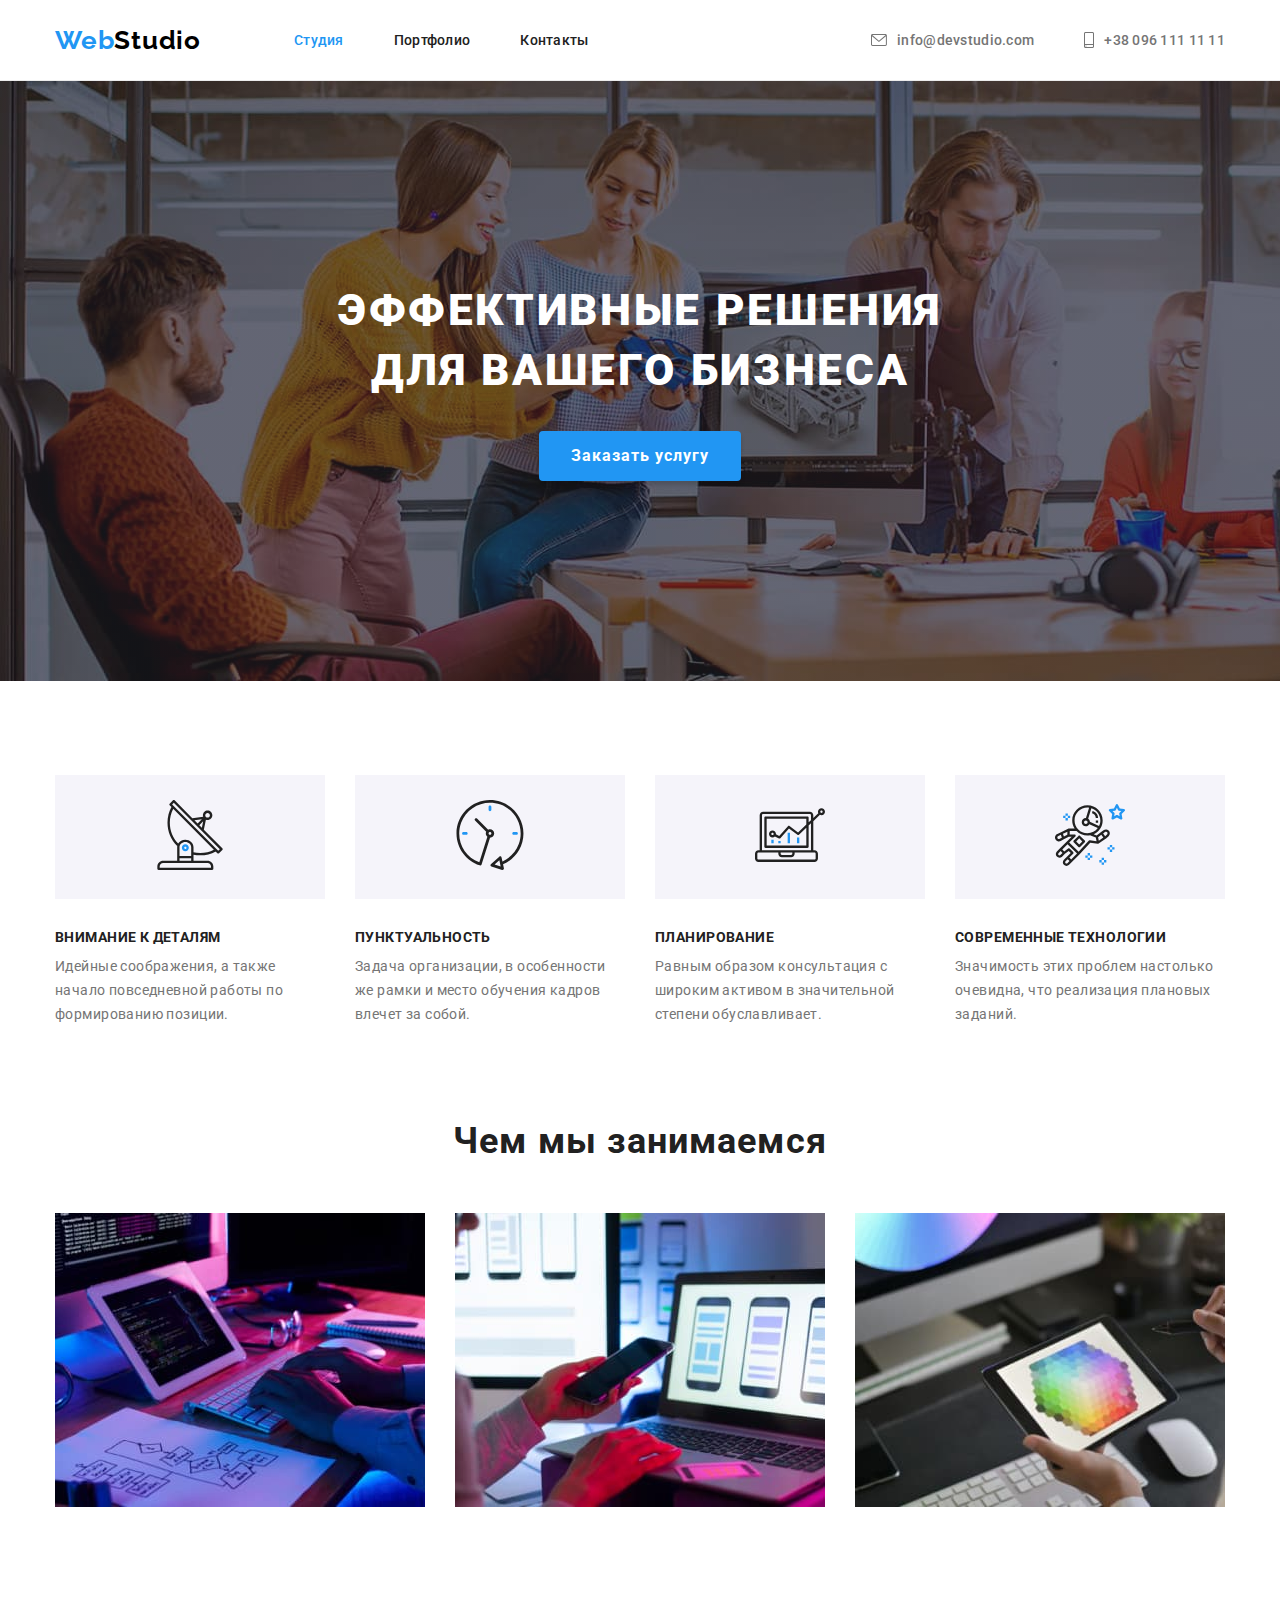
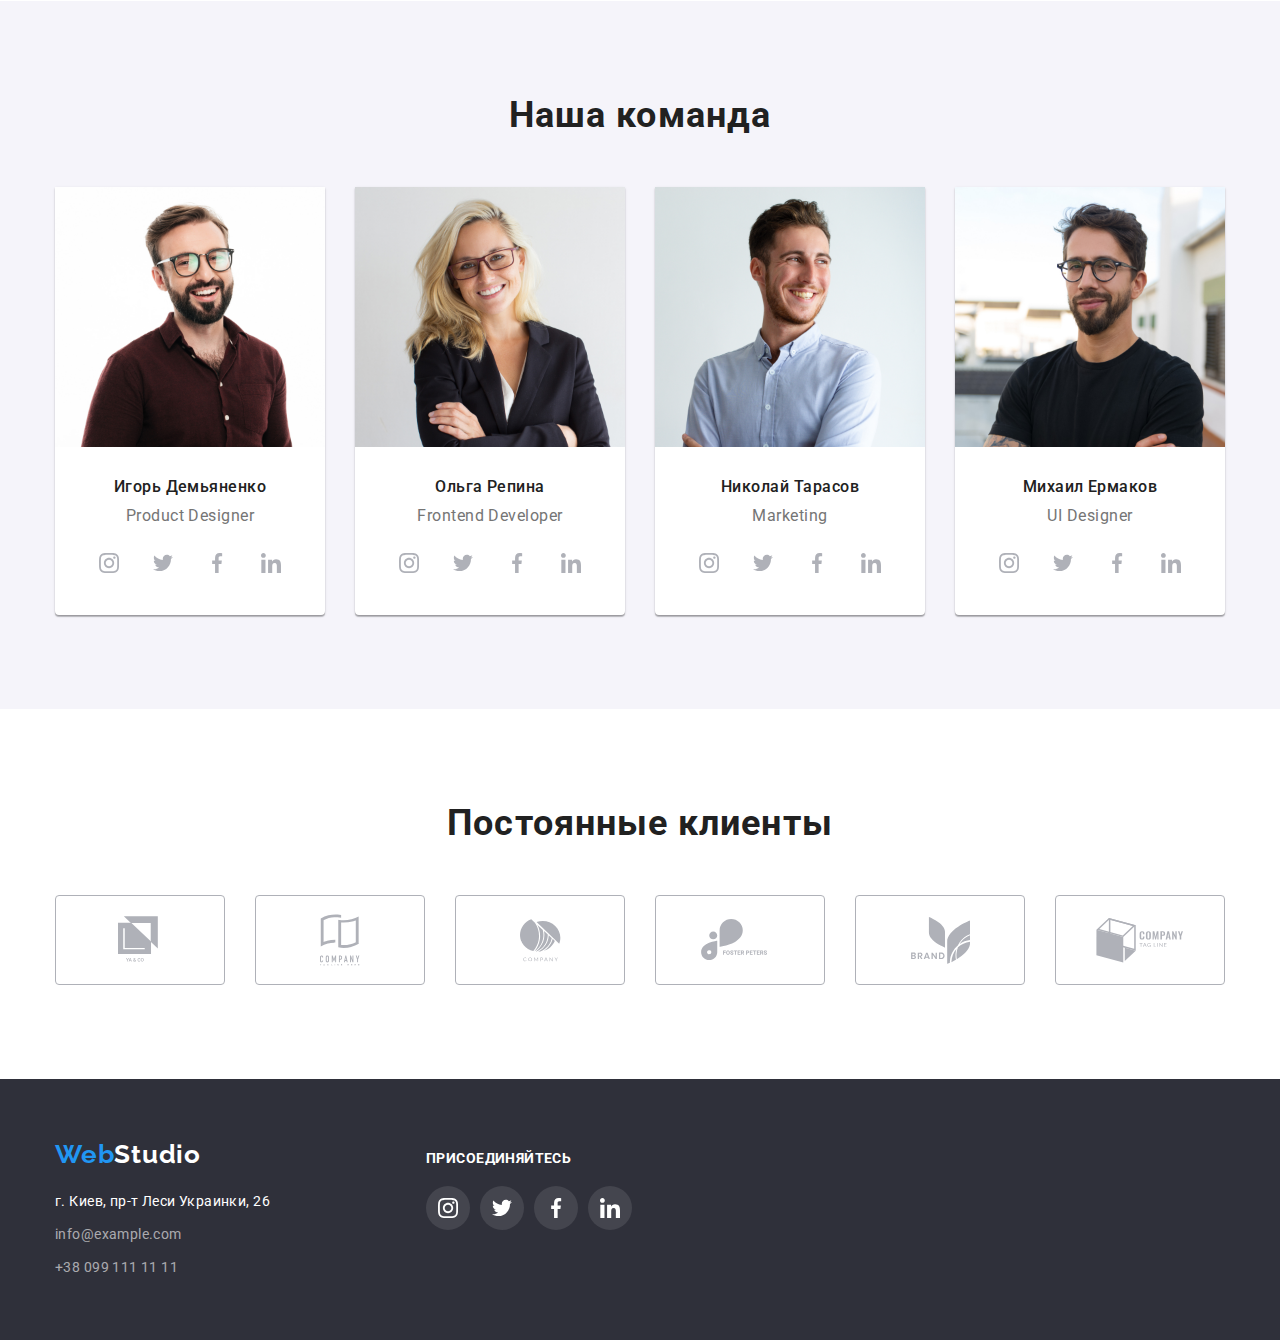
==== index.html @ 88329f33 "клонрует предыдущую работу" ====
<!DOCTYPE html>
<html lang="ru">
  <head>
    <meta charset="UTF-8" />
    <meta name="viewport" content="width=device-width, initial-scale=1.0" />
    <title>WebStudio</title>
    <link rel="preconnect" href="https://fonts.gstatic.com" />
    <link
      rel="stylesheet"
      href="https://cdnjs.cloudflare.com/ajax/libs/modern-normalize/1.0.0/modern-normalize.min.css"
    />
    <link
      href="https://fonts.googleapis.com/css2?family=Raleway:wght@700&family=Roboto:wght@400;500;700;900&display=swap"
      rel="stylesheet"
    />
    <link rel="stylesheet" href="./css/styles.css" />
  </head>
  <body>
    <header class="header">
      <div class="container">
        <nav class="header-nav">
          <a
            class="link logo logo-header"
            href="index.html"
            aria-label="логотип сайта"
            ><span class="logo-accent">Web</span>Studio
          </a>
          <ul class="list header-nav-list">
            <li class="header-nav-item">
              <a class="link header-nav-link current" href="index.html"
                >Студия</a
              >
            </li>
            <li class="header-nav-item">
              <a class="link header-nav-link" href="portfolio.html"
                >Портфолио</a
              >
            </li>
            <li class="header-nav-item">
              <a class="link header-nav-link" href="#">Контакты</a>
            </li>
          </ul>
        </nav>
        <address class="header-address-wrapper">
          <a class="link header-address" href="mailto:info@devstudio.com">
            <svg class="header-icon" width="16" height="12">
              <use href="./images/sprite.svg#icon-envelope"></use>
            </svg>
            info@devstudio.com
          </a>
          <a class="link header-address" href="tel:+380961111111">
            <svg class="header-icon" width="10" height="16">
              <use href="./images/sprite.svg#icon-smartphone"></use>
            </svg>
            +38 096 111 11 11</a
          >
        </address>
      </div>
    </header>

    <main>
      <section class="hero">
        <h1 class="hero-title">Эффективные решения для вашего бизнеса</h1>
        <button class="hero-btn" type="button">Заказать услугу</button>
      </section>

      <section class="benefits">
        <div class="container">
          <!--скрытый заголовок секции-->
          <h2 class="visually-hidden">Преимущества компании</h2>

          <ul class="list benefits-list">
            <li class="benefits-item">
              <div class="benefits-icon">
                <svg width="70" height="70">
                  <use href="./images/sprite.svg#icon-antenna"></use>
                </svg>
              </div>
              <h3 class="benefits-title">Внимание к деталям</h3>
              <p class="benefits-text">
                Идейные соображения, а также начало повседневной работы по
                формированию позиции.
              </p>
            </li>
            <li class="benefits-item">
              <div class="benefits-icon">
                <svg width="70" height="70">
                  <use href="./images/sprite.svg#icon-clock"></use>
                </svg>
              </div>
              <h3 class="benefits-title">Пунктуальность</h3>
              <p class="benefits-text">
                Задача организации, в особенности же рамки и место обучения
                кадров влечет за собой.
              </p>
            </li>
            <li class="benefits-item">
              <div class="benefits-icon">
                <svg width="70" height="70">
                  <use href="./images/sprite.svg#icon-diagram"></use>
                </svg>
              </div>
              <h3 class="benefits-title">Планирование</h3>
              <p class="benefits-text">
                Равным образом консультация с широким активом в значительной
                степени обуславливает.
              </p>
            </li>
            <li class="benefits-item">
              <div class="benefits-icon">
                <svg width="70" height="70">
                  <use href="./images/sprite.svg#icon-astronaut"></use>
                </svg>
              </div>
              <h3 class="benefits-title">Современные технологии</h3>
              <p class="benefits-text">
                Значимость этих проблем настолько очевидна, что реализация
                плановых заданий.
              </p>
            </li>
          </ul>
        </div>
      </section>
      <section class="services">
        <div class="container">
          <h2 class="section-title">Чем мы занимаемся</h2>
          <ul class="list list-services">
            <li>
              <img
                src="./images/about/about-img-1.jpg"
                alt="рабочий процесс"
                width="370"
                height="294"
              />
            </li>

            <li>
              <img
                src="./images/about/about-img-2.jpg"
                alt="рабочий процесс"
                width="370"
                height="294"
              />
            </li>
            <li>
              <img
                src="./images/about/about-img-3.jpg"
                alt="рабочий процесс"
                width="370"
                height="294"
              />
            </li>
          </ul>
        </div>
      </section>
      <section class="team">
        <div class="container">
          <h2 class="section-title">Наша команда</h2>
          <ul class="list team-list">
            <li class="team-item">
              <img
                class="team-img"
                src="./images/team/member-img-1.jpg"
                alt="сотрудник компании"
                width="270"
                height="260"
              />
              <h3 class="team-title">Игорь Демьяненко</h3>
              <p class="team-text" lang="en">Product Designer</p>
              <ul class="list team-social-list">
                <li class="team-social-item">
                  <a
                    class="team-social-list-link"
                    href=""
                    aria-label="instagram"
                  >
                    <span class="visually-hidden">instagram</span>
                    <svg class="icon-team" width="20" height="" 20>
                      <use href="./images/sprite.svg#icon-instagram"></use>
                    </svg>
                  </a>
                </li>
                <li class="team-social-item">
                  <a class="team-social-list-link" href="" aria-label="twitter">
                    <span class="visually-hidden">twitter</span>
                    <svg class="icon-team" width="20" height="" 20>
                      <use href="./images/sprite.svg#icon-twitter"></use>
                    </svg>
                  </a>
                </li>
                <li class="team-social-item">
                  <a
                    class="team-social-list-link"
                    href=""
                    aria-label="facebook"
                  >
                    <span class="visually-hidden">facebook</span>
                    <svg class="icon-team" width="20" height="" 20>
                      <use href="./images/sprite.svg#icon-facebook"></use>
                    </svg>
                  </a>
                </li>
                <li class="team-social-item">
                  <a
                    class="team-social-list-link"
                    href=""
                    aria-label="linkedin"
                  >
                    <span class="visually-hidden">linkedin</span>
                    <svg class="icon-team" width="20" height="" 20>
                      <use href="./images/sprite.svg#icon-linkedin"></use>
                    </svg>
                  </a>
                </li>
              </ul>
            </li>
            <li class="team-item">
              <img
                class="team-img"
                src="./images/team/member-img-2.jpg"
                alt="сотрудник компании"
                width="270"
                height="260"
              />
              <h3 class="team-title">Ольга Репина</h3>
              <p class="team-text" lang="en">Frontend Developer</p>
              <ul class="list team-social-list">
                <li class="team-social-item">
                  <a
                    class="team-social-list-link"
                    href=""
                    aria-label="instagram"
                  >
                    <span class="visually-hidden">instagram</span>
                    <svg class="icon-team" width="20" height="" 20>
                      <use href="./images/sprite.svg#icon-instagram"></use>
                    </svg>
                  </a>
                </li>
                <li class="team-social-item">
                  <a class="team-social-list-link" href="" aria-label="twitter">
                    <span class="visually-hidden">twitter</span>
                    <svg class="icon-team" width="20" height="" 20>
                      <use href="./images/sprite.svg#icon-twitter"></use>
                    </svg>
                  </a>
                </li>
                <li class="team-social-item">
                  <a
                    class="team-social-list-link"
                    href=""
                    aria-label="facebook"
                  >
                    <span class="visually-hidden">facebook</span>
                    <svg class="icon-team" width="20" height="" 20>
                      <use href="./images/sprite.svg#icon-facebook"></use>
                    </svg>
                  </a>
                </li>
                <li class="team-social-item">
                  <a
                    class="team-social-list-link"
                    href=""
                    aria-label="linkedin"
                  >
                    <span class="visually-hidden">linkedin</span>
                    <svg class="icon-team" width="20" height="" 20>
                      <use href="./images/sprite.svg#icon-linkedin"></use>
                    </svg>
                  </a>
                </li>
              </ul>
            </li>
            <li class="team-item">
              <img
                class="team-img"
                src="./images/team/member-img-3.jpg"
                alt="сотрудник компании"
                width="270"
                height="260"
              />
              <h3 class="team-title">Николай Тарасов</h3>
              <p class="team-text" lang="en">Marketing</p>
              <ul class="list team-social-list">
                <li class="team-social-item">
                  <a
                    class="team-social-list-link"
                    href=""
                    aria-label="instagram"
                  >
                    <span class="visually-hidden">instagram</span>
                    <svg class="icon-team" width="20" height="" 20>
                      <use href="./images/sprite.svg#icon-instagram"></use>
                    </svg>
                  </a>
                </li>
                <li class="team-social-item">
                  <a class="team-social-list-link" href="" aria-label="twitter">
                    <span class="visually-hidden">twitter</span>
                    <svg class="icon-team" width="20" height="" 20>
                      <use href="./images/sprite.svg#icon-twitter"></use>
                    </svg>
                  </a>
                </li>
                <li class="team-social-item">
                  <a
                    class="team-social-list-link"
                    href=""
                    aria-label="facebook"
                  >
                    <span class="visually-hidden">facebook</span>
                    <svg class="icon-team" width="20" height="" 20>
                      <use href="./images/sprite.svg#icon-facebook"></use>
                    </svg>
                  </a>
                </li>
                <li class="team-social-item">
                  <a
                    class="team-social-list-link"
                    href=""
                    aria-label="linkedin"
                  >
                    <span class="visually-hidden">linkedin</span>
                    <svg class="icon-team" width="20" height="" 20>
                      <use href="./images/sprite.svg#icon-linkedin"></use>
                    </svg>
                  </a>
                </li>
              </ul>
            </li>
            <li class="team-item">
              <img
                class="team-img"
                src="./images/team/member-img-4.jpg"
                alt="сотрудник компании"
                width="270"
                height="260"
              />
              <h3 class="team-title">Михаил Ермаков</h3>
              <p class="team-text" lang="en">UI Designer</p>
              <ul class="list team-social-list">
                <li class="team-social-item">
                  <a
                    class="team-social-list-link"
                    href=""
                    aria-label="instagram"
                  >
                    <span class="visually-hidden">instagram</span>
                    <svg class="icon-team" width="20" height="" 20>
                      <use href="./images/sprite.svg#icon-instagram"></use>
                    </svg>
                  </a>
                </li>
                <li class="team-social-item">
                  <a class="team-social-list-link" href="" aria-label="twitter">
                    <span class="visually-hidden">twitter</span>
                    <svg class="icon-team" width="20" height="" 20>
                      <use href="./images/sprite.svg#icon-twitter"></use>
                    </svg>
                  </a>
                </li>
                <li class="team-social-item">
                  <a
                    class="team-social-list-link"
                    href=""
                    aria-label="facebook"
                  >
                    <span class="visually-hidden">facebook</span>
                    <svg class="icon-team" width="20" height="" 20>
                      <use href="./images/sprite.svg#icon-facebook"></use>
                    </svg>
                  </a>
                </li>
                <li class="team-social-item">
                  <a
                    class="team-social-list-link"
                    href=""
                    aria-label="linkedin"
                  >
                    <span class="visually-hidden">linkedin</span>
                    <svg class="icon-team" width="20" height="" 20>
                      <use href="./images/sprite.svg#icon-linkedin"></use>
                    </svg>
                  </a>
                </li>
              </ul>
            </li>
          </ul>
        </div>
      </section>
      <section class="clients">
        <div class="container">
          <h2 class="section-title">Постоянные клиенты</h2>
          <ul class="list clients-list">
            <li class="clients-list-item">
              <a href="" class="clients-list-link" aria-label="первая компания">
                <span class="visually-hidden">первая компания</span>
                <svg class="icon-services" width="44" height="49">
                  <use href="./images/sprite.svg#icon-logo1"></use>
                </svg>
              </a>
            </li>
            <li class="clients-list-item">
              <a href="" class="clients-list-link" aria-label="вторая компания">
                <span class="visually-hidden"> вторая компания</span>
                <svg class="icon-services" width="40" height="52">
                  <use href="./images/sprite.svg#icon-logo2"></use>
                </svg>
              </a>
            </li>
            <li class="clients-list-item">
              <a href="" class="clients-list-link" aria-label="третья компания">
                <span class="visually-hidden">третья компания</span>
                <svg class="icon-services" width="41" height="43">
                  <use href="./images/sprite.svg#icon-logo3"></use>
                </svg>
              </a>
            </li>
            <li class="clients-list-item">
              <a
                href=""
                class="clients-list-link"
                aria-label="четвартая компания"
              >
                <span class="visually-hidden">четвертая компания</span>
                <svg class="icon-services" width="79" height="42">
                  <use href="./images/sprite.svg#icon-logo4"></use>
                </svg>
              </a>
            </li>
            <li class="clients-list-item">
              <a href="" class="clients-list-link" aria-label="пятая компания">
                <span class="visually-hidden">пятая компания</span>
                <svg class="icon-services" width="59" height="47">
                  <use href="./images/sprite.svg#icon-logo5"></use>
                </svg>
              </a>
            </li>
            <li class="clients-list-item">
              <a href="" class="clients-list-link" aria-label="шестая компания">
                <span class="visually-hidden">шестая компания</span>
                <svg class="icon-services" width="88" height="45">
                  <use href="./images/sprite.svg#icon-logo6"></use>
                </svg>
              </a>
            </li>
          </ul>
        </div>
      </section>
    </main>
    <footer class="footer">
      <div class="container">
        <div class="footer-wrapper">
          <div class="footer-address-wrapper">
            <a
              class="link logo logo-footer f"
              href="index.html"
              aria-label="логотип сайта"
              ><span class="logo-accent">Web</span>Studio</a
            >

            <address>
              <p class="footer-text-address">г. Киев, пр-т Леси Украинки, 26</p>
              <a class="link footer-address" href="mailto:info@example.com"
                >info@example.com</a
              >
              <a class="link footer-address" href="tel:+380991111111"
                >+38 099 111 11 11</a
              >
            </address>
          </div>
          <div class="footer-social-wrapper">
            <b class="call-to-action">присоединяйтесь</b>
            <ul class="list footer-social-list">
              <li class="footer-social-item">
                <a class="footer-social-link" href="" aria-label="instagram">
                  <span class="visually-hidden">instagram</span>
                  <svg class="icon-footer" width="20" height="20">
                    <use href="./images/sprite.svg#icon-instagram"></use>
                  </svg>
                </a>
              </li>
              <li class="footer-social-item">
                <a class="footer-social-link" href="" aria-label="twitter">
                  <span class="visually-hidden">twitter</span>
                  <svg class="icon-footer" width="20" height="20">
                    <use href="./images/sprite.svg#icon-twitter"></use>
                  </svg>
                </a>
              </li>
              <li class="footer-social-item">
                <a class="footer-social-link" href="" aria-label="facebook">
                  <span class="visually-hidden">facebook</span>
                  <svg class="icon-footer" width="20" height="20">
                    <use href="./images/sprite.svg#icon-facebook"></use>
                  </svg>
                </a>
              </li>
              <li class="footer-social-item">
                <a class="footer-social-link" href="" aria-label="linkedin">
                  <span class="visually-hidden">linkedin</span>
                  <svg class="icon-footer" width="20" height="20">
                    <use href="./images/sprite.svg#icon-linkedin"></use>
                  </svg>
                </a>
              </li>
            </ul>
          </div>
        </div>
      </div>
    </footer>
  </body>
</html>
---- css/styles.css ----
:root {
  --primary-text-color: #757575;
  --primary-title-color: #212121;
  --white-text-color: #ffffff;
  --accent-color: #2196f3;
  --black-logo-color: #000000;
  --white-logo-color: #ffffff;
  --primary-bg-color: #2f303a;
  --white-bg-color: #ffffff;
  --accent-bg-color: #f5f4fa;
  --accent-bg-button: #f5f4fa;
  --footer-text-accent: rgba(255, 255, 255, 0.6);
  --primary-icon-fill: #afb1b8;
}

body {
  font-family: Roboto, sans-serif;
  font-style: normal;
  background-color: var(--white-bg-color);
  color: var(--primary-text-color);
}

h1,
h2,
h3,
h4,
h5,
h6 {
  margin: 0;
}

ul,
ol {
  margin: 0;
  padding: 0;
}

p {
  margin: 0;
}

img {
  display: block;
  max-width: 100%;
  height: auto;
}

.list {
  list-style-type: none; /* Убираем маркеры */
}

.link {
  text-decoration: none;
  font-style: normal;
}
/* =============== COMPONENTS ===============*/
.container {
  width: 1200px;
  padding: 0 15px;
  margin: 0 auto;
}

.visually-hidden {
  position: absolute;
  width: 1px;
  height: 1px;
  margin: -1px;
  border: 0;
  padding: 0;

  white-space: nowrap;
  clip-path: inset(100%);
  clip: rect(0 0 0 0);
  overflow: hidden;
}

.logo-accent {
  font-family: Raleway, sans-serif;
  font-weight: 700;
  font-size: 26px;
  line-height: 0.838;
  letter-spacing: 0.03em;
  color: var(--accent-color);
}
.logo {
  font-family: Raleway;
  font-weight: 700;
  font-size: 26px;
  line-height: 1.192;
  letter-spacing: 0.03em;
}

.section-title {
  margin-bottom: 50px;

  font-weight: 700;
  font-size: 36px;
  line-height: 1.166;
  text-align: center;
  letter-spacing: 0.03em;
  color: var(--primary-title-color);
}

/* =============== END COMPONENTS ===============*/

/* =============== HEADER ===============*/

.header .container {
  display: flex;
  align-items: center;
  justify-content: space-between;
}

.header-nav {
  display: flex;
  align-items: center;
}

.header-nav-list {
  display: flex;
  align-items: center;
}

.header {
  border-bottom: 1px solid #ececec;
}

.logo-header {
  display: block;
  padding-top: 24px;
  padding-bottom: 24px;
  margin-right: 93px;

  color: var(--black-logo-color);
}

.header-nav-item:not(:last-child) {
  margin-right: 50px;
}

.header-address:not(:last-child) {
  margin-right: 50px;
}

.header-address {
  display: inline-block;
  padding-top: 32px;
  padding-bottom: 32px;
}

.header-nav-link {
  display: block;
  padding-top: 32px;
  padding-bottom: 32px;

  font-weight: 500;
  font-size: 14px;
  line-height: 1.142;
  letter-spacing: 0.02em;
  color: var(--primary-title-color);
}

.current,
.header-nav-link:hover,
.header-nav-link:focus {
  color: var(--accent-color);
}

.header-address {
  display: flex;
  align-items: center;
  justify-content: center;

  font-weight: 500;
  font-size: 14px;
  line-height: 1.142;
  letter-spacing: 0.02em;
  color: var(--primary-text-color);
}

.header-address:hover,
.header-address:focus {
  color: var(--accent-color);
}

.header-address:hover .header-icon,
.header-address:focus .header-icon {
  fill: var(--accent-color);
}

.header-icon {
  margin-right: 10px;

  fill: var(--primary-text-color);
  cursor: pointer;
}

.header-address-wrapper {
  display: flex;
  align-items: center;
  justify-content: center;
}

/* =============== END HEADER ===============*/

/* =============== HERO ===============*/
.hero {
  min-height: 600px;
  max-width: 1600px;
  margin: 0 auto;
  padding-bottom: 200px;
  padding-top: 200px;

  background-color: var(--primary-bg-color);
  background-image: linear-gradient(
      rgba(47, 48, 58, 0.4),
      rgba(47, 48, 58, 0.4)
    ),
    url(../images/hero/hero.jpg);
  background-repeat: no-repeat;
  background-size: cover;

  text-align: center;
}

.hero-title {
  max-width: 696px;
  margin-bottom: 30px;
  margin-left: auto;
  margin-right: auto;

  font-weight: 900;
  font-size: 44px;
  line-height: 1.363;
  text-align: center;
  letter-spacing: 0.06em;
  text-transform: uppercase;
  color: var(--white-text-color);
}

.hero-btn {
  min-width: 200px;
  padding: 10px 32px 10px 32px;
  border-radius: 4px;
  border: none;

  box-shadow: 0px 4px 4px rgba(0, 0, 0, 0.15);
  font-family: Roboto, sans-serif;
  font-weight: 700;
  font-size: 16px;
  line-height: 1.875;
  letter-spacing: 0.06em;
  color: var(--white-text-color);
  background-color: var(--accent-color);

  cursor: pointer;
}

/* =============== END HERO ===============*/

/* =============== SECTION BENEFITS ===============*/
.benefits {
  padding-bottom: 94px;
  padding-top: 94px;
}
.benefits-list {
  display: flex;
  justify-content: space-between;
}

.benefits-item:not(:last-child) {
  margin-right: 30px;
}

.benefits-title {
  margin-bottom: 10px;

  font-weight: 700;
  font-size: 14px;
  line-height: 1.142;
  letter-spacing: 0.03em;
  text-transform: uppercase;
  color: var(--primary-title-color);
}

.benefits-text {
  min-width: 270px;
  font-size: 14px;
  font-weight: 400;
  line-height: 1.714;
  letter-spacing: 0.03em;
}

.benefits-icon {
  padding: 25px 100px 25px 100px;
  margin-bottom: 30px;
  background-color: var(--accent-bg-color);
}
/* =============== END SECTION BENEFITS ===============*/

/* =============== SECTION SERVICES ===============*/

.list-services {
  display: flex;
  justify-content: space-between;
}

.services {
  padding-bottom: 94px;
}
/* =============== END SECTION SERVICES ===============*/

/* =============== SECTION TEAM ===============*/
.team {
  padding-bottom: 94px;
  padding-top: 94px;

  background-color: var(--accent-bg-color);
}

.team-list {
  display: flex;
  justify-content: space-between;
}

.team-img {
  margin-bottom: 30px;
}

.team-item {
  box-shadow: 0px 1px 3px rgba(0, 0, 0, 0.12), 0px 1px 1px rgba(0, 0, 0, 0.14),
    0px 2px 1px rgba(0, 0, 0, 0.2);
  border-radius: 0px 0px 4px 4px;
  background-color: var(--white-bg-color);
  padding-bottom: 30px;
}

.team-title {
  margin-bottom: 10px;
  text-align: center;

  font-weight: 500;
  font-size: 16px;
  line-height: 1.187;
  letter-spacing: 0.03em;
  color: var(--primary-title-color);
}

.team-text {
  margin-bottom: 16px;

  text-align: center;
  font-weight: 400;
  font-size: 16px;
  line-height: 1.187;
  letter-spacing: 0.03em;
}
.team-social-list {
  display: flex;
  align-items: center;
  justify-content: center;
}

.team-social-list-link {
  display: flex;
  justify-content: center;
  align-items: center;
  height: 44px;
  width: 44px;
  border-radius: 50%;
}

.team-social-list-link:hover,
.team-social-list-link:focus {
  background-color: var(--accent-color);
}

.team-social-list-link:hover .icon-team,
.team-social-list-link:focus .icon-team {
  fill: var(--white-text-color);
}

.team-social-item:not(:last-child) {
  margin-right: 10px;
}

.icon-team {
  fill: var(--primary-icon-fill);
}
/* =============== END SECTION TEAM ===============*/

/* =============== SECTION CLIENTS ===============*/

.clients {
  padding-top: 94px;
  padding-bottom: 94px;
}

.clients-list {
  display: flex;
  align-items: center;
  justify-content: space-between;
}

.clients-list-item {
  display: flex;
  justify-content: center;
  text-align: center;
}

.clients-list-link {
  display: flex;
  width: 170px;
  height: 90px;

  border: 1px solid #afb1b8;
  border-radius: 4px;
}
.clients-list-link:hover,
.clients-list-link:focus {
  border-color: var(--accent-color);
}

.icon-services {
  fill: var(--primary-icon-fill);
  margin: auto;
}

.clients-list-link:hover .icon-services,
.clients-list-link:focus .icon-services {
  fill: var(--accent-color);
}

/* =============== END SECTION CLIENTS ===============*/

/* =============== FOOTER ===============*/

.footer {
  padding-top: 60px;
  padding-bottom: 60px;

  background-color: var(--primary-bg-color);
}

.logo-footer {
  color: var(--white-logo-color);
}

.footer-text-address {
  margin-bottom: 9px;

  font-weight: 400;
  font-size: 14px;
  line-height: 1.714;
  letter-spacing: 0.03em;
  font-style: normal;
  color: var(--white-text-color);
}

.footer-address:not(:last-child) {
  margin-bottom: 9px;
}

.footer-address {
  display: block;
  font-weight: 400;
  font-size: 14px;
  line-height: 1.714;
  letter-spacing: 0.03em;
  color: var(--footer-text-accent);
}

.call-to-action {
  color: var(--white-text-color);
  font-weight: 700;
  font-size: 14px;
  line-height: 1.142;
  letter-spacing: 0.03em;
  text-transform: uppercase;
  display: inline-block;
  margin-bottom: 20px;
}
.footer-wrapper {
  display: flex;
  align-items: baseline;
}

.footer-social-link {
  display: flex;
  justify-content: center;
  align-items: center;
  width: 44px;
  height: 44px;
  background-color: rgba(255, 255, 255, 0.1);
  border-radius: 50%;
}

.footer-social-item:not(:last-child) {
  margin-right: 10px;
}

.footer-social-link:hover,
.footer-social-link:focus {
  background-color: var(--accent-color);
}

.footer-social-item {
  display: flex;
}

.footer-social-list {
  display: flex;
  align-items: center;
  justify-content: center;
}

.footer-address-wrapper {
  margin-right: 156px;
}

.icon-footer {
  fill: var(--white-text-color);
}

/* =============== END FOOTER ===============*/

/* =============== PORTFOLIO SECTION ===============*/
.portfolio {
  padding-top: 94px;
  padding-bottom: 94px;
}
.portfolio-list-btn {
  display: flex;
  justify-content: center;
  margin-bottom: 50px;
}
.portfolio-item-btn:not(:last-child) {
  margin-right: 8px;
}

.portfolio-list-cards {
  display: flex;
  flex-wrap: wrap;
  margin: -15px;
}
.portfolio-item-card {
  margin: 15px;
  width: calc((100% - 90px) / 3);
  /* width: calc((100% - 60px) / 3); техника 2 если нужен фон */
  /* .portfolio-item-card:not(:nth-child(3n)) {
  margin-right: 30px;
.portfolio-item-card:not(:nth-last-child(-n + 3)) {
  margin-bottom: 30px;
} техника 2 если нужен фон */
}

.portfolio-item-card:hover {
  box-shadow: 0px 1px 1px rgba(0, 0, 0, 0.12), 0px 4px 4px rgba(0, 0, 0, 0.06),
    1px 4px 6px rgba(0, 0, 0, 0.16);
}

.portfolio-btn {
  min-width: 73px;
  padding: 6px 22px 6px 22px;
  border: none;

  cursor: pointer;

  border-radius: 4px;

  font-family: Roboto;
  font-style: normal;
  font-weight: 500;
  font-size: 16px;
  line-height: 1.625;
  letter-spacing: 0.03em;
  color: var(--primary-title-color);
  background-color: var(--accent-bg-button);
}

.portfolio-btn:hover {
  box-shadow: 0px 3px 1px rgba(0, 0, 0, 0.1), 0px 1px 2px rgba(0, 0, 0, 0.08),
    0px 2px 2px rgba(0, 0, 0, 0.12);
}

.portfolio-btn:hover,
.portfolio-btn:focus {
  background-color: var(--accent-color);
  color: var(--white-text-color);
}

.portfolio-title {
  margin-bottom: 4px;

  font-weight: 700;
  font-size: 18px;
  line-height: 2;
  letter-spacing: 0.06em;
  color: var(--primary-title-color);
}

.portfolio-text {
  font-weight: 400;
  font-size: 16px;
  line-height: 1.875;
  letter-spacing: 0.03em;
  color: var(--primary-text-color);
}

.wrapper-card-description {
  border-left: 1px solid #eeeeee;
  border-right: 1px solid #eeeeee;
  border-bottom: 1px solid #eeeeee;
  padding: 20px 24px 20px 24px;
}
.logo-footer {
  margin-bottom: 20px;
  display: block;
}

/* =============== END PORTFOLIO SECTION ===============*/
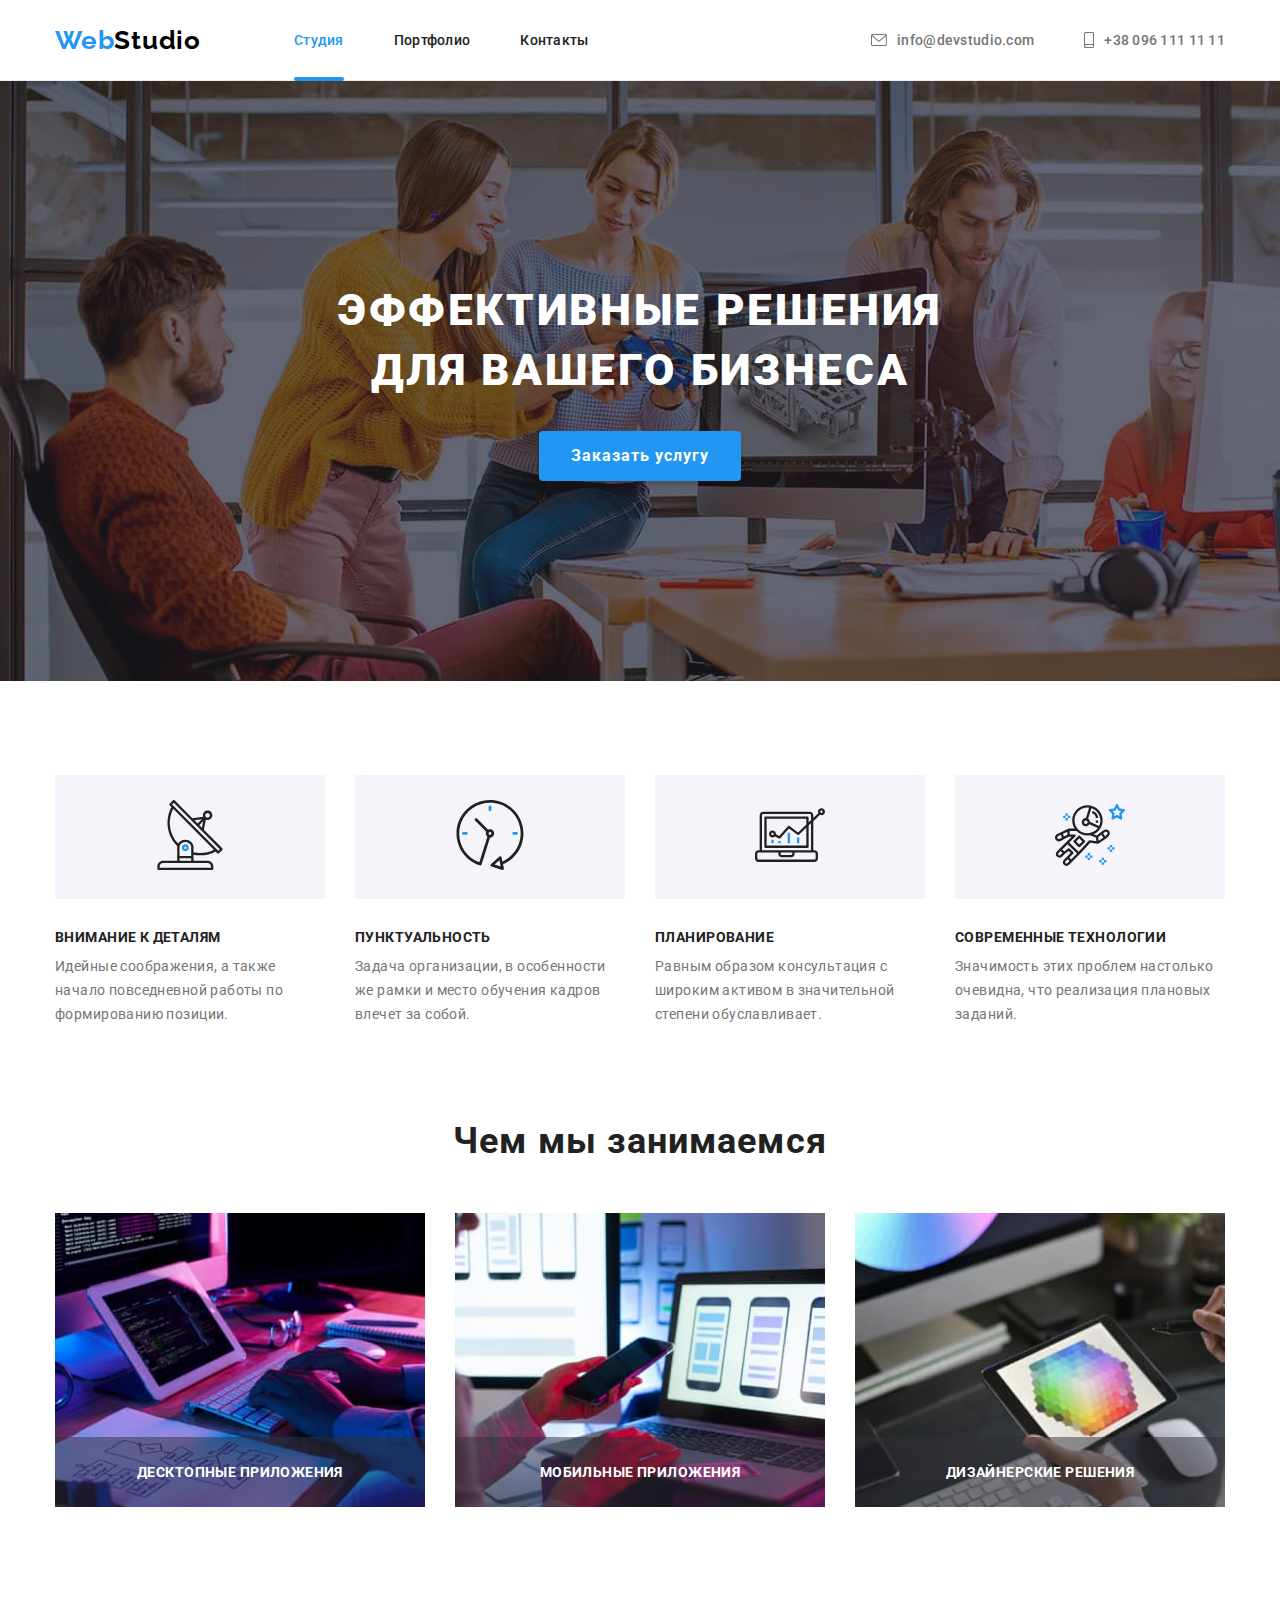
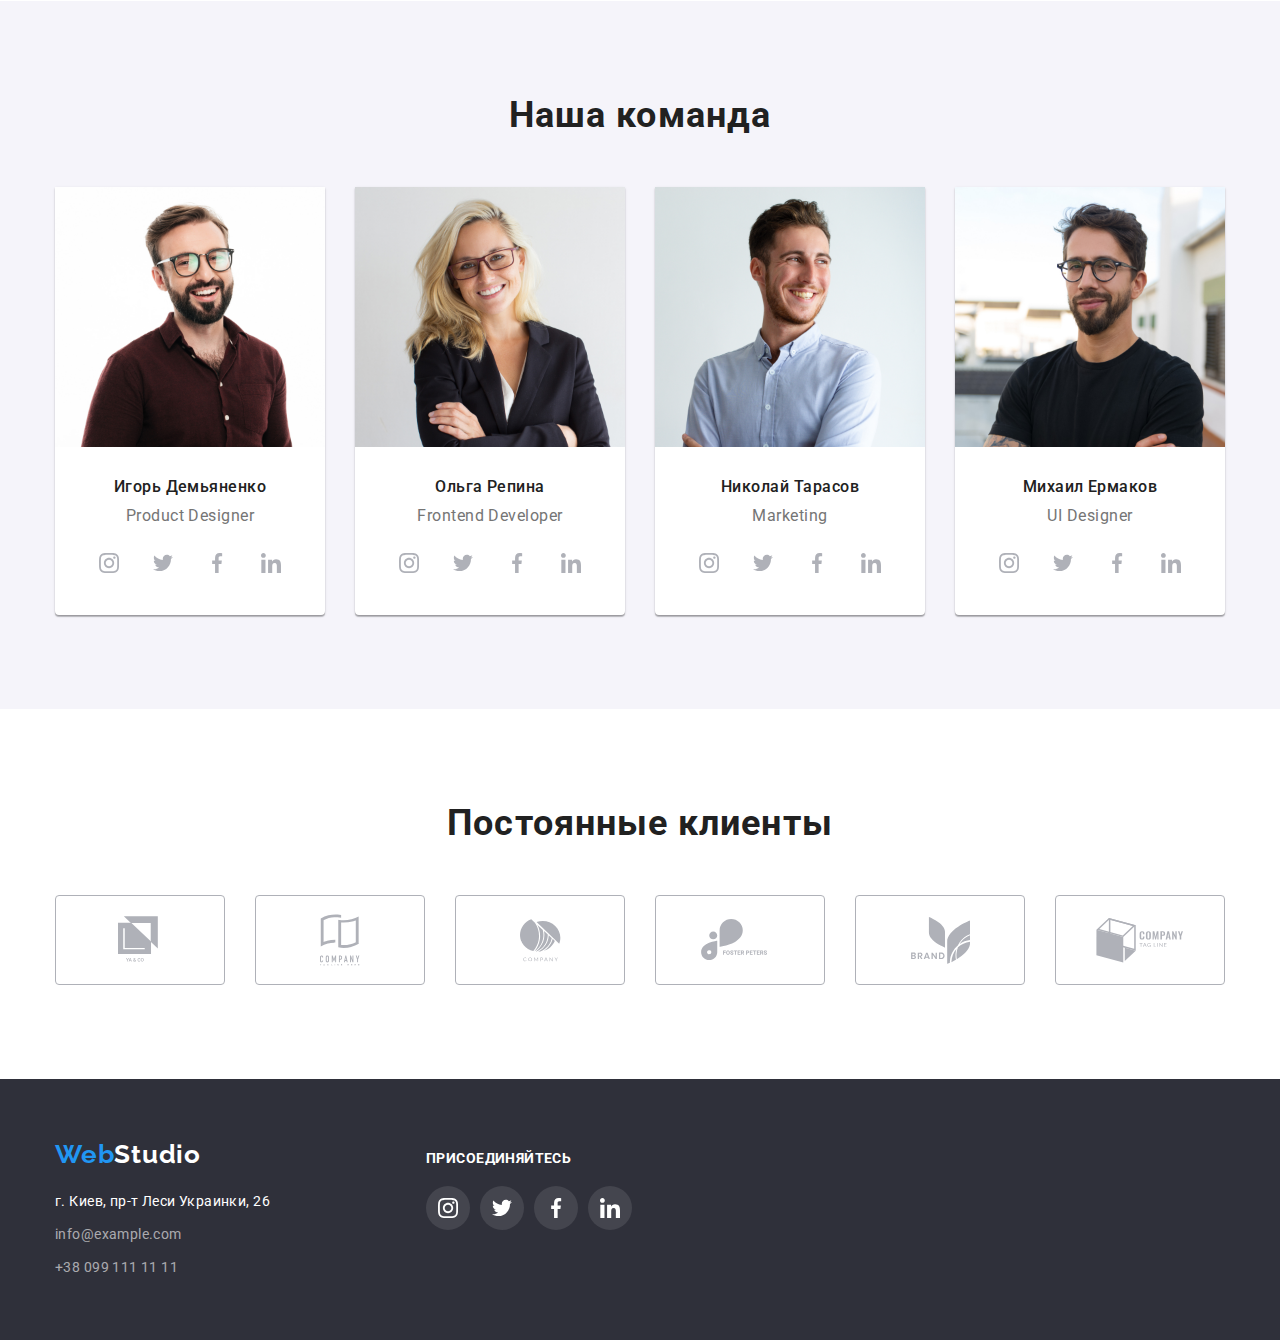
==== commit d2565a8e: "добавляет позиционирование элементов в benefits" ====
--- a/index.html
+++ b/index.html
@@ -126,29 +126,38 @@
           <h2 class="section-title">Чем мы занимаемся</h2>
           <ul class="list list-services">
             <li>
-              <img
-                src="./images/about/about-img-1.jpg"
-                alt="рабочий процесс"
-                width="370"
-                height="294"
-              />
+              <div class="thumb-services">
+                <img
+                  src="./images/about/about-img-1.jpg"
+                  alt="рабочий процесс"
+                  width="370"
+                  height="294"
+                />
+                <h3 class="services-title">Десктопные приложения</h3>
+              </div>
             </li>
 
             <li>
-              <img
-                src="./images/about/about-img-2.jpg"
-                alt="рабочий процесс"
-                width="370"
-                height="294"
-              />
+              <div class="thumb-services">
+                <img
+                  src="./images/about/about-img-2.jpg"
+                  alt="рабочий процесс"
+                  width="370"
+                  height="294"
+                />
+                <h3 class="services-title">Мобильные приложения</h3>
+              </div>
             </li>
             <li>
-              <img
-                src="./images/about/about-img-3.jpg"
-                alt="рабочий процесс"
-                width="370"
-                height="294"
-              />
+              <div class="thumb-services">
+                <img
+                  src="./images/about/about-img-3.jpg"
+                  alt="рабочий процесс"
+                  width="370"
+                  height="294"
+                />
+                <h3 class="services-title">Дизайнерские решения</h3>
+              </div>
             </li>
           </ul>
         </div>
--- a/css/styles.css
+++ b/css/styles.css
@@ -11,6 +11,8 @@
   --accent-bg-button: #f5f4fa;
   --footer-text-accent: rgba(255, 255, 255, 0.6);
   --primary-icon-fill: #afb1b8;
+  --timing-function: cubic-bezier(0.4, 0, 0.2, 1);
+  --timing-duration: 250ms;
 }
 
 body {
@@ -149,6 +151,8 @@
 }
 
 .header-nav-link {
+  position: relative;
+
   display: block;
   padding-top: 32px;
   padding-bottom: 32px;
@@ -164,6 +168,28 @@
 .header-nav-link:hover,
 .header-nav-link:focus {
   color: var(--accent-color);
+}
+
+.current::after {
+  position: absolute;
+  left: 0;
+  bottom: -1px;
+
+  content: '';
+
+  background-color: var(--accent-color);
+
+  width: 100%;
+  height: 4px;
+  border-radius: 2px;
+}
+
+/* общие css переходы для всех классов в header у которых есть ховер и фокус  */
+.header-nav-link,
+.header-address,
+.header-icon {
+  transition: color var(--timing-duration) var(--timing-function),
+    fill var(--timing-duration) var(--timing-function);
 }
 
 .header-address {
@@ -307,6 +333,29 @@
 
 .services {
   padding-bottom: 94px;
+}
+
+.thumb-services {
+  position: relative;
+}
+
+.services-title {
+  position: absolute;
+  bottom: 0;
+  left: 0;
+  width: 100%;
+
+  padding: 27px 0;
+  text-align: center;
+
+  background: rgba(47, 48, 58, 0.5);
+
+  font-weight: 700;
+  font-size: 14px;
+  line-height: 1.142;
+  letter-spacing: 0.03em;
+  text-transform: uppercase;
+  color: var(--white-text-color);
 }
 /* =============== END SECTION SERVICES ===============*/
 
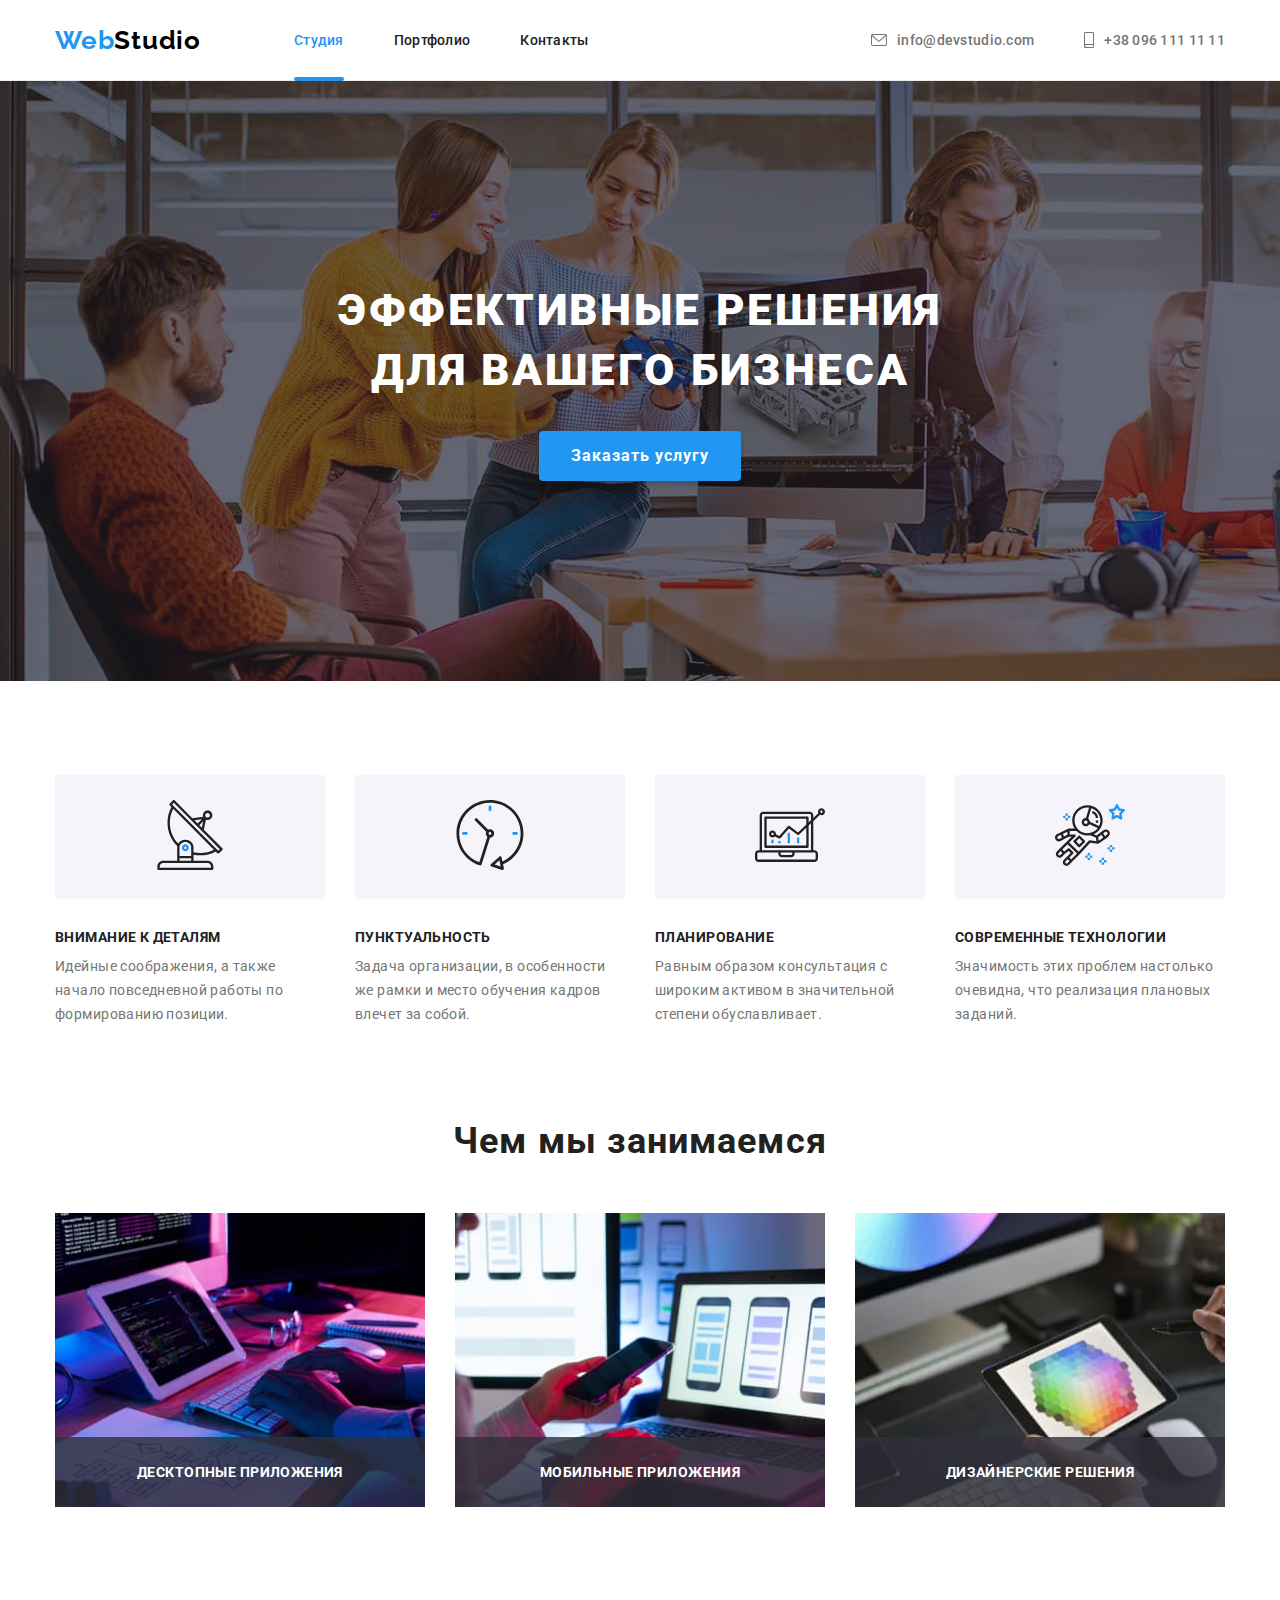
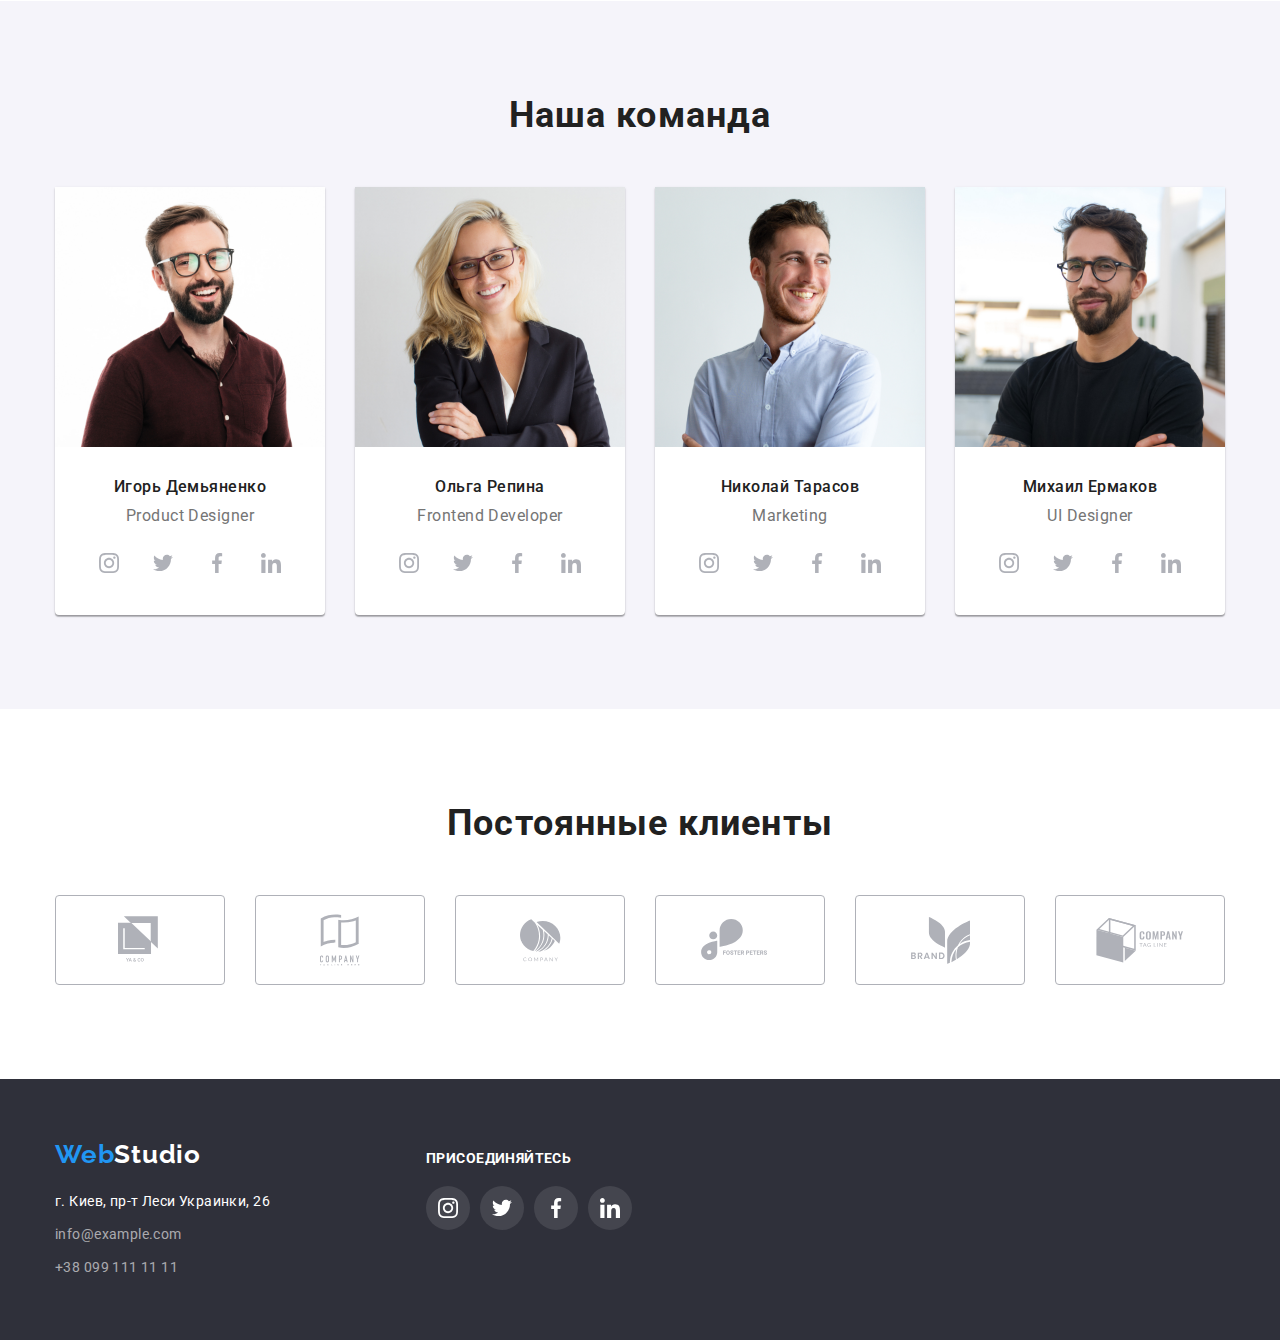
==== commit 7f1facb0: "вносит правку:вешает ховер и фокус на ссылку а не на тег li" ====
--- a/index.html
+++ b/index.html
@@ -61,7 +61,9 @@
     <main>
       <section class="hero">
         <h1 class="hero-title">Эффективные решения для вашего бизнеса</h1>
-        <button class="hero-btn" type="button">Заказать услугу</button>
+        <button class="hero-btn" type="button" data-modal-open>
+          Заказать услугу
+        </button>
       </section>
 
       <section class="benefits">
@@ -126,7 +128,7 @@
           <h2 class="section-title">Чем мы занимаемся</h2>
           <ul class="list list-services">
             <li>
-              <div class="thumb-services">
+              <div class="services-thumb">
                 <img
                   src="./images/about/about-img-1.jpg"
                   alt="рабочий процесс"
@@ -138,7 +140,7 @@
             </li>
 
             <li>
-              <div class="thumb-services">
+              <div class="services-thumb">
                 <img
                   src="./images/about/about-img-2.jpg"
                   alt="рабочий процесс"
@@ -149,7 +151,7 @@
               </div>
             </li>
             <li>
-              <div class="thumb-services">
+              <div class="services-thumb">
                 <img
                   src="./images/about/about-img-3.jpg"
                   alt="рабочий процесс"
@@ -518,5 +520,16 @@
         </div>
       </div>
     </footer>
+    <div class="backdrop is-hidden" data-modal>
+      <div class="modal">
+        <button class="modal-button" data-modal-close aria-label="закрыть окно">
+          <span class="visually-hidden">закрыть окно</span>
+          <svg width="11" height="11">
+            <use href="./images/sprite.svg#icon-btn-close"></use>
+          </svg>
+        </button>
+      </div>
+    </div>
+    <script src="./js/modal.js"></script>
   </body>
 </html>
--- a/css/styles.css
+++ b/css/styles.css
@@ -12,7 +12,7 @@
   --footer-text-accent: rgba(255, 255, 255, 0.6);
   --primary-icon-fill: #afb1b8;
   --timing-function: cubic-bezier(0.4, 0, 0.2, 1);
-  --timing-duration: 250ms;
+  --timing-duration: 1250ms;
 }
 
 body {
@@ -54,6 +54,7 @@
 .link {
   text-decoration: none;
   font-style: normal;
+  
 }
 /* =============== COMPONENTS ===============*/
 .container {
@@ -103,6 +104,21 @@
   color: var(--primary-title-color);
 }
 
+/* общие css переходы для всех классов в index у которых есть ховер и фокус  */
+.header-nav-link,
+.header-address,
+.header-icon,
+.team-social-list-link,
+.icon-team,
+.icon-services,
+.clients-list-link,
+.footer-social-link {
+  transition: color var(--timing-duration) var(--timing-function),
+    fill var(--timing-duration) var(--timing-function),
+    background-color var(--timing-duration) var(--timing-function),
+    border-color var(--timing-duration) var(--timing-function);
+}
+
 /* =============== END COMPONENTS ===============*/
 
 /* =============== HEADER ===============*/
@@ -182,14 +198,6 @@
   width: 100%;
   height: 4px;
   border-radius: 2px;
-}
-
-/* общие css переходы для всех классов в header у которых есть ховер и фокус  */
-.header-nav-link,
-.header-address,
-.header-icon {
-  transition: color var(--timing-duration) var(--timing-function),
-    fill var(--timing-duration) var(--timing-function);
 }
 
 .header-address {
@@ -282,6 +290,55 @@
   cursor: pointer;
 }
 
+.backdrop {
+  position: fixed;
+  top: 0;
+  left: 0;
+
+  width: 100%;
+  height: 100%;
+
+  background-color: rgba(0, 0, 0, 0.2);
+
+  transition: opacity var(--timing-duration) var(--timing-function);
+}
+
+.modal {
+  position: absolute;
+  top: 50%;
+  left: 50%;
+  transform: translate(-50%, -50%);
+
+  min-height: 581px;
+  min-width: 528px;
+  border-radius: 4px;
+
+  background-color: rgba(255, 255, 255, 1);
+  box-shadow: 0px 1px 3px rgba(0, 0, 0, 0.12), 0px 1px 1px rgba(0, 0, 0, 0.14),
+    0px 2px 1px rgba(0, 0, 0, 0.2);
+}
+
+.modal-button {
+  position: absolute;
+  right: 8px;
+  top: 8px;
+
+  width: 30px;
+  height: 30px;
+  border: 1px solid rgba(0, 0, 0, 0.1);
+  border-radius: 50%;
+  padding: 6px;
+
+  background-color: var(--white-bg-color);
+  cursor: pointer;
+}
+
+.backdrop.is-hidden {
+  opacity: 0;
+  pointer-events: none;
+  visibility: hidden;
+}
+
 /* =============== END HERO ===============*/
 
 /* =============== SECTION BENEFITS ===============*/
@@ -335,7 +392,7 @@
   padding-bottom: 94px;
 }
 
-.thumb-services {
+.services-thumb {
   position: relative;
 }
 
@@ -348,7 +405,7 @@
   padding: 27px 0;
   text-align: center;
 
-  background: rgba(47, 48, 58, 0.5);
+  background: rgba(47, 48, 58, 0.8);
 
   font-weight: 700;
   font-size: 14px;
@@ -375,6 +432,8 @@
 .team-img {
   margin-bottom: 30px;
 }
+
+
 
 .team-item {
   box-shadow: 0px 1px 3px rgba(0, 0, 0, 0.12), 0px 1px 1px rgba(0, 0, 0, 0.14),
@@ -421,7 +480,7 @@
 
 .team-social-list-link:hover,
 .team-social-list-link:focus {
-  background-color: var(--accent-color);
+  background-color: var(--accent-color);$$
 }
 
 .team-social-list-link:hover .icon-team,
@@ -597,13 +656,16 @@
   width: calc((100% - 90px) / 3);
   /* width: calc((100% - 60px) / 3); техника 2 если нужен фон */
   /* .portfolio-item-card:not(:nth-child(3n)) {
-  margin-right: 30px;
+  margin-right: 30px;}
 .portfolio-item-card:not(:nth-last-child(-n + 3)) {
   margin-bottom: 30px;
-} техника 2 если нужен фон */
-}
-
-.portfolio-item-card:hover {
+}  */
+
+}
+.portfolio-link-card:hover,
+.portfolio-link-card:focus
+ {
+   display: inline-block;
   box-shadow: 0px 1px 1px rgba(0, 0, 0, 0.12), 0px 4px 4px rgba(0, 0, 0, 0.06),
     1px 4px 6px rgba(0, 0, 0, 0.16);
 }
@@ -627,16 +689,15 @@
   background-color: var(--accent-bg-button);
 }
 
-.portfolio-btn:hover {
+.portfolio-btn:hover,
+.portfolio-btn:focus
+ {
+   background-color: var(--accent-color);
+  color: var(--white-text-color);
   box-shadow: 0px 3px 1px rgba(0, 0, 0, 0.1), 0px 1px 2px rgba(0, 0, 0, 0.08),
     0px 2px 2px rgba(0, 0, 0, 0.12);
 }
 
-.portfolio-btn:hover,
-.portfolio-btn:focus {
-  background-color: var(--accent-color);
-  color: var(--white-text-color);
-}
 
 .portfolio-title {
   margin-bottom: 4px;
